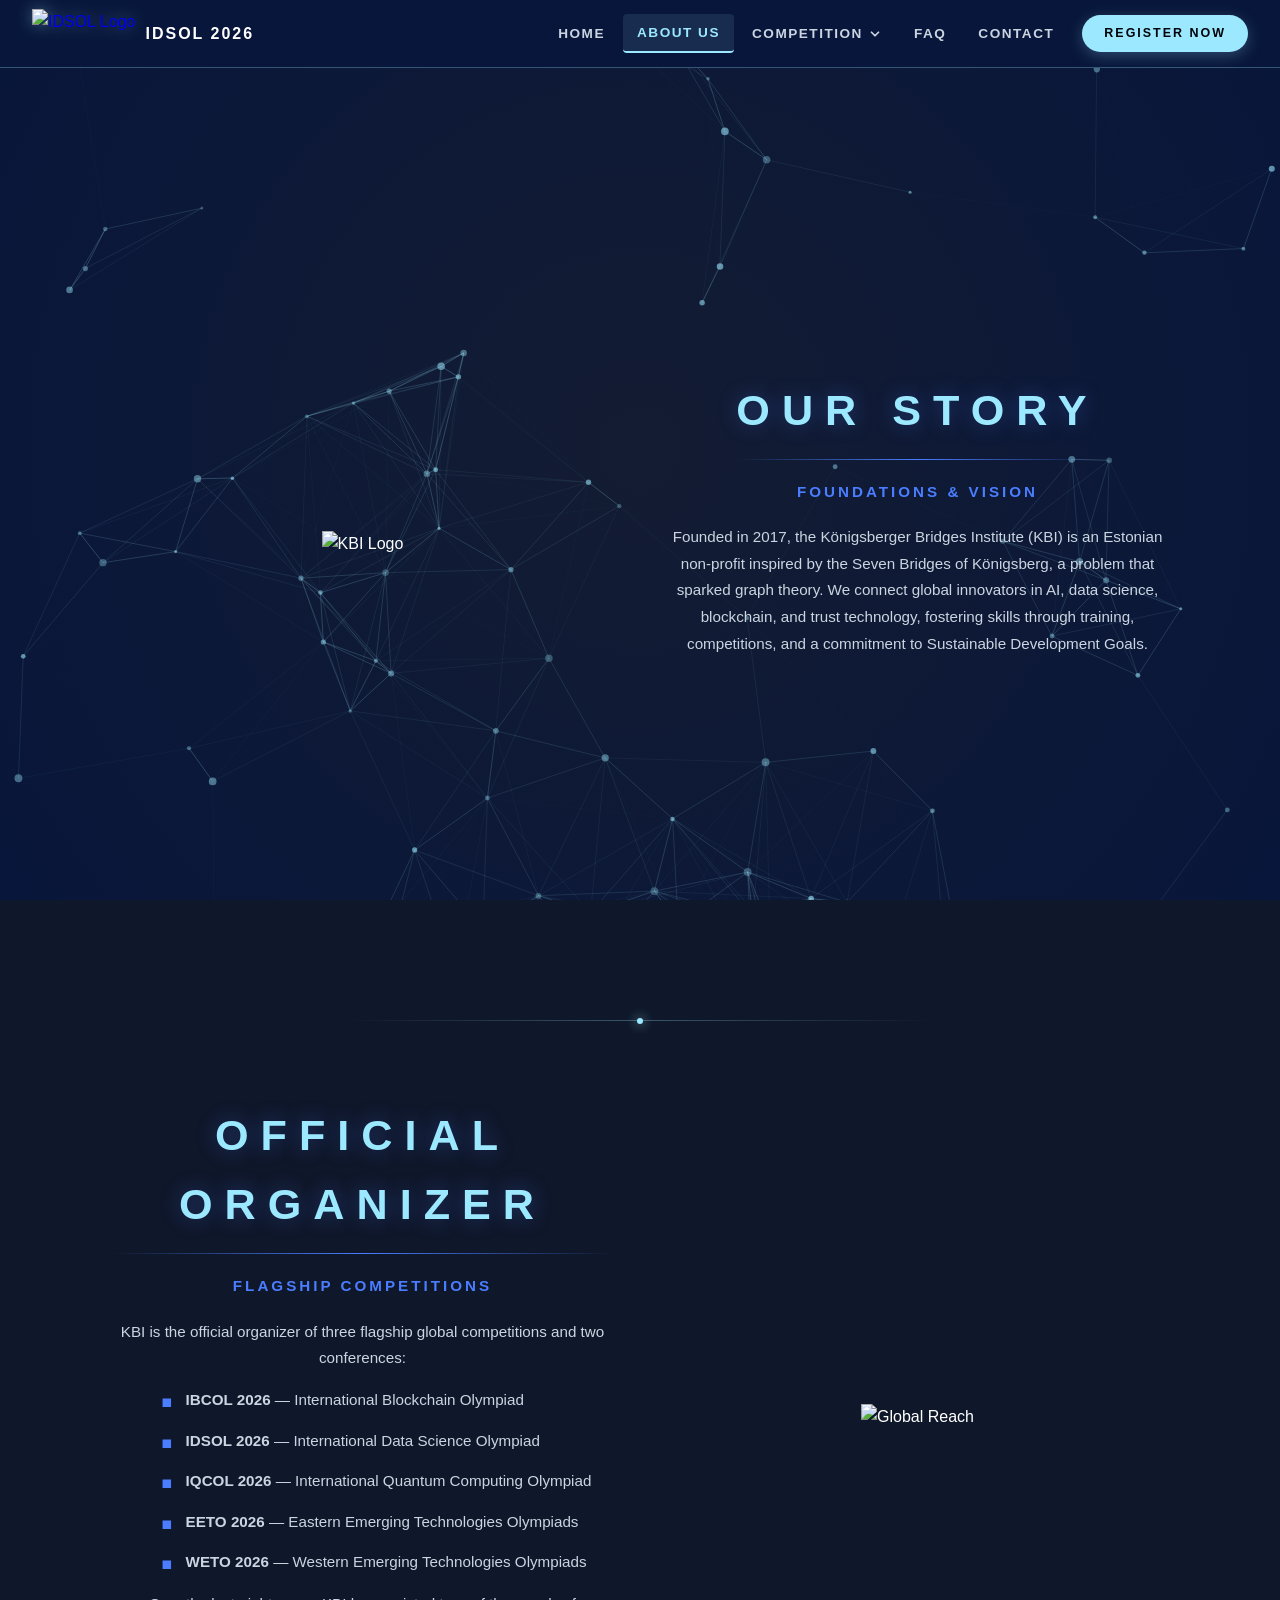
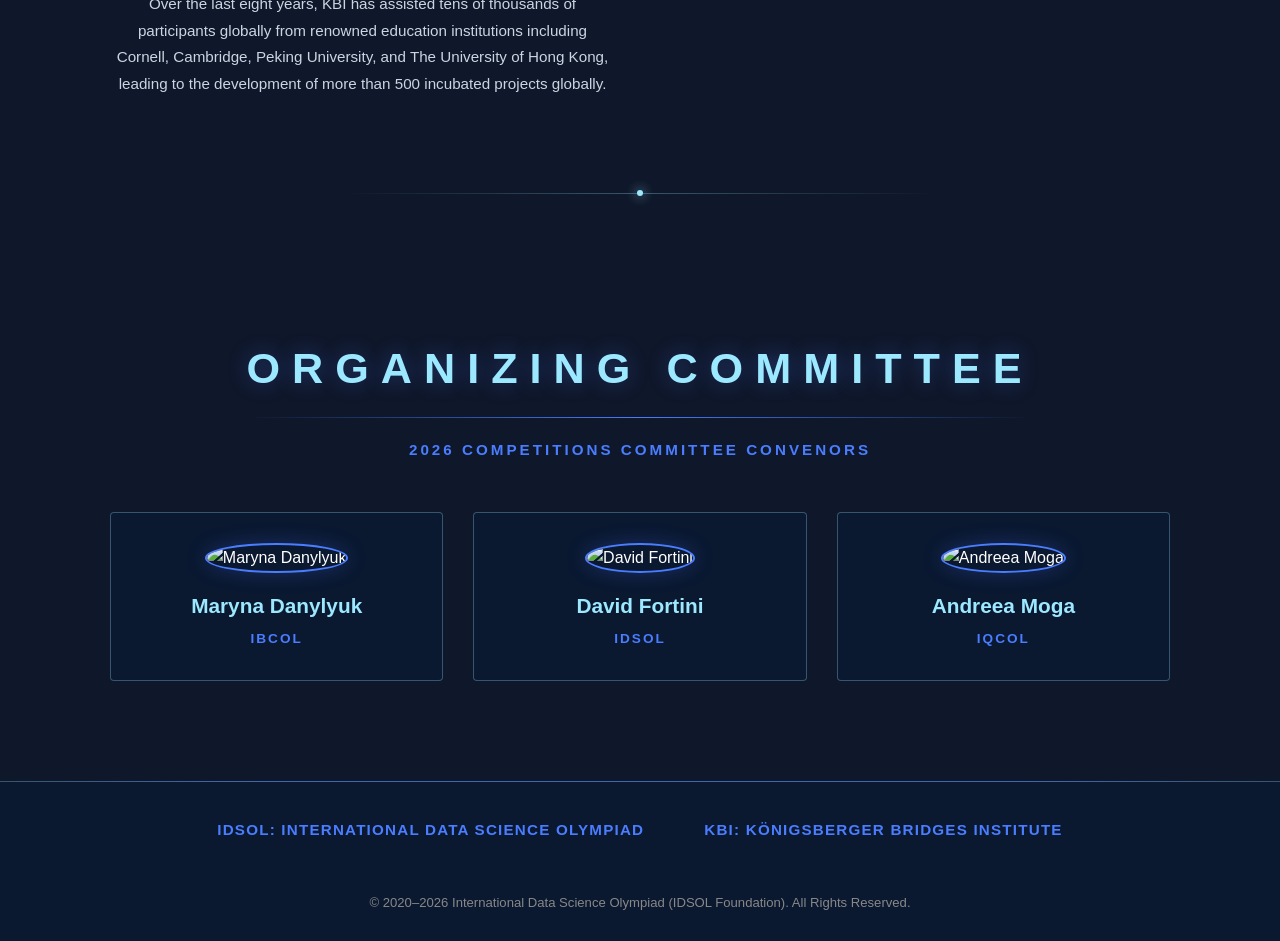
==== about.html @ 18864723 "Add files via upload" ====
<!DOCTYPE html>
<html lang="en">
<head>
    <meta charset="UTF-8">
    <meta name="viewport" content="width=device-width, initial-scale=1.0">
    <title>About Us | IDSOL 2026</title>
    <script src="https://unpkg.com/lucide@0.469.0/dist/umd/lucide.min.js"></script>
    <link rel="stylesheet" href="css/shared.css">
    <style>
        h2 {
            font-size: clamp(2.2rem, 7vw, 2.7rem);
            text-transform: uppercase;
            letter-spacing: clamp(6px, 2vw, 12px);
            color: var(--node-bright);
            margin: 0 0 20px;
            font-weight: 900;
            text-shadow: 0 0 20px rgba(74, 125, 255, 0.35);
            background: linear-gradient(90deg, transparent, var(--node-blue), transparent);
            background-size: 100% 1px;
            background-repeat: no-repeat;
            background-position: bottom;
            padding-bottom: 15px;
            display: inline-block;
        }
        .section-subheading {
            font-size: 0.95rem;
            color: var(--node-blue);
            text-transform: uppercase;
            letter-spacing: 3px;
            margin: 0 0 20px;
            font-weight: 700;
        }
        .flex-half .section-subheading { text-align: left; }
        .flex-half--headings-center { text-align: center; }
        .flex-half--headings-center .section-subheading { text-align: center; }
        .flex-half--headings-center .sub-text { text-align: center; }
        .flex-half--headings-center .org-list {
            list-style: none;
            width: fit-content;
            max-width: 100%;
            margin: 0 auto;
            padding-left: clamp(28px, 12%, 20px);
            text-align: left;
        }
        .flex-half--headings-center .org-list li,
        .flex-half--headings-center .org-list .sub-text { text-align: left; }
        section[style*="text-align:center"] .section-subheading { text-align: center; }
        .sub-text { font-size: 0.95rem; color: #CBD5E1; line-height: 1.75; }
        .flex-grid { display: flex; gap: 50px; align-items: center; flex-wrap: wrap; margin-bottom: 70px; }
        .container > section.flex-grid:first-of-type {
            min-height: calc(100vh - var(--nav-height));
            min-height: calc(100dvh - var(--nav-height));
            align-items: center;
            margin-bottom: 70px;
        }
        .flex-half { flex: 1; min-width: 320px; }
        .side-logo { width: 100%; max-width: 480px; height: auto; }
        .org-list { list-style: none; padding: 0; }
        .org-list li { margin-bottom: 14px; position: relative; padding-left: 24px; color: #CBD5E1; }
        .org-list li::before { content: "■"; position: absolute; left: 0; color: var(--node-blue); font-size: 1.1rem; }
        .committee-grid {
            display: grid;
            grid-template-columns: repeat(auto-fit, minmax(260px, 1fr));
            gap: 30px;
            margin-top: 50px;
        }
        .member-card {
            background: var(--glass-frost); border: 1px solid var(--border-bright);
            padding: 30px 20px; text-align: center; border-radius: 4px;
            backdrop-filter: blur(15px); -webkit-backdrop-filter: blur(15px);
            opacity: 0; transform: scale(0.92);
            transition: all 0.5s ease-out;
        }
        .member-card.revealed { opacity: 1; transform: scale(1); }
        .member-card img {
            width: 120px; height: 120px; border-radius: 50%;
            border: 2px solid var(--node-blue); margin-bottom: 16px;
            object-fit: cover; box-shadow: 0 0 20px rgba(74, 125, 255, 0.25);
        }
        .member-name { color: var(--node-bright); font-size: 1.3rem; font-weight: 800; margin-bottom: 6px; }
        .member-role { color: var(--node-blue); text-transform: uppercase; font-size: 0.85rem; letter-spacing: 2px; font-weight: 700; }
        @media (max-width: 850px) {
            .flex-grid { flex-direction: column; text-align: center; gap: 40px; }
            .container > section.flex-grid:first-of-type {
                flex-direction: column-reverse;
            }
            .container > section.flex-grid:first-of-type .section-subheading {
                text-align: center;
            }
            .organizer-grid {
                flex-direction: column !important;
            }
            .side-logo { max-width: 320px; }
            .committee-grid { grid-template-columns: 1fr; }
            h2 { font-size: 2.1rem; letter-spacing: 8px; }
            .section-subheading { letter-spacing: 2px; }
            .flex-half { min-width: 0; }
        }
        @media (max-width: 480px) {
            .side-logo { max-width: 240px; }
            .flex-grid { gap: 28px; margin-bottom: 50px; }
            h2 { font-size: 1.6rem; letter-spacing: 4px; padding-bottom: 10px; }
            .section-subheading { font-size: 0.82rem; letter-spacing: 1.5px; }
            .sub-text { font-size: 0.9rem; line-height: 1.65; }
            .member-card { padding: 24px 16px; }
            .member-card img { width: 100px; height: 100px; }
            .container > section.flex-grid:first-of-type { min-height: 0; }
        }
    </style>
</head>
<body>
<canvas id="bg-canvas"></canvas>
<div class="page-content">
<div class="container">

    <section class="flex-grid reveal">
        <div class="flex-half" style="text-align:center; margin-bottom: -40px;">
            <img src="https://cdn.kb.institute/KBI-logo-light.png" class="side-logo" alt="KBI Logo" style="max-width: 400px; margin-bottom: -20px;">
        </div>
        <div class="flex-half flex-half--headings-center">
            <h2>Our Story</h2>
            <p class="section-subheading">Foundations &amp; Vision</p>
            <p class="sub-text">
                Founded in 2017, the Königsberger Bridges Institute (KBI) is an Estonian non-profit inspired by the Seven Bridges of Königsberg, a problem that sparked graph theory. We connect global innovators in AI, data science, blockchain, and trust technology, fostering skills through training, competitions, and a commitment to Sustainable Development Goals.
            </p>
        </div>
    </section>

    <div class="divider reveal"></div>

    <section class="flex-grid organizer-grid reveal">
        <div class="flex-half flex-half--headings-center">
            <h2>Official Organizer</h2>
            <p class="section-subheading">Flagship Competitions</p>
            <p class="sub-text">KBI is the official organizer of three flagship global competitions and two conferences:</p>
            <ul class="org-list">
                <li class="sub-text"><strong>IBCOL 2026</strong> — International Blockchain Olympiad</li>
                <li class="sub-text"><strong>IDSOL 2026</strong> — International Data Science Olympiad</li>
                <li class="sub-text"><strong>IQCOL 2026</strong> — International Quantum Computing Olympiad</li>
                <li class="sub-text"><strong>EETO 2026</strong> — Eastern Emerging Technologies Olympiads</li>
                <li class="sub-text"><strong>WETO 2026</strong> — Western Emerging Technologies Olympiads</li>
            </ul>
            <p class="sub-text">
                Over the last eight years, KBI has assisted tens of thousands of participants globally from renowned education institutions including Cornell, Cambridge, Peking University, and The University of Hong Kong, leading to the development of more than 500 incubated projects globally.
            </p>
        </div>
        <div class="flex-half" style="text-align:center; margin-top: 20px;">
            <img src="https://cdn.kb.institute/eto-2026/general/others/country-wall.jpg" class="side-logo" alt="Global Reach">
        </div>
    </section>

    <div class="divider reveal"></div>

    <section style="text-align:center; padding-top:60px;" class="reveal">
        <h2>Organizing Committee</h2>
        <p class="section-subheading">2026 Competitions Committee Convenors</p>
        <div class="committee-grid">
            <div class="member-card">
                <img src="https://cdn.kb.institute/eto-2026/general/personnel/kbi-profile-marina-danylyuk.jpg" alt="Maryna Danylyuk">
                <div class="member-name">Maryna Danylyuk</div>
                <div class="member-role">IBCOL</div>
            </div>
            <div class="member-card">
                <img src="https://cdn.kb.institute/eto-2026/general/personnel/kbi-profile-david-fortini.jpg" alt="David Fortini">
                <div class="member-name">David Fortini</div>
                <div class="member-role">IDSOL</div>
            </div>
            <div class="member-card">
                <img src="https://cdn.kb.institute/eto-2026/general/personnel/kbi-profile-andreea-moga.jpg" alt="Andreea Moga">
                <div class="member-name">Andreea Moga</div>
                <div class="member-role">IQCOL</div>
            </div>
        </div>
    </section>

</div>
</div>

<script>
const revealObserver = new IntersectionObserver((entries) => {
    entries.forEach(entry => {
        if (entry.isIntersecting) {
            entry.target.classList.add('revealed');
            if (entry.target.querySelector('.committee-grid')) {
                entry.target.querySelectorAll('.member-card').forEach((card, i) => {
                    setTimeout(() => card.classList.add('revealed'), i * 200 + 100);
                });
            }
        }
    });
}, { threshold: 0.15 });
document.querySelectorAll('.reveal').forEach(el => revealObserver.observe(el));
</script>
<script src="js/nav.js"></script>
<script src="js/shared.js"></script>
</body>
</html>
---- css/shared.css ----
/* ================================================================
   IDSOL 2026 — Shared Stylesheet
   Covers: CSS variables, nav, footer, background canvas, utilities
   ================================================================ */

:root {
    --bg-darker: #01030a;
    --node-bright: #9ce9ff;
    --node-blue: #4a7dff;
    --footer-grey: #888;
    --glass-frost: rgba(10, 25, 50, 0.82);
    --glass-deep: rgba(10, 25, 50, 0.82);
    --border-bright: rgba(156, 233, 255, 0.3);
    --border-muted: rgba(156, 233, 255, 0.15);
    --font-main: 'Segoe UI', Roboto, sans-serif;
    --font-mono: 'Courier New', Courier, monospace;
    --header-blue: #4a7dff;
    --nav-height: 68px;
}

* { box-sizing: border-box; }

body {
    margin: 0;
    background-color: #0f172a;
    font-family: var(--font-main);
    color: white;
    line-height: 1.6;
    overflow-x: hidden;
    min-height: 100vh;
}

/* ── Background Canvas ── */
#bg-canvas {
    position: fixed;
    top: 0; left: 0;
    width: 100%; height: 100%;
    z-index: -1;
    pointer-events: none;
    background: radial-gradient(circle at 50% 50%, #131c32 0%, #08163b 100%);
    opacity: 0;
    transition: opacity 1.5s ease-in;
}
#bg-canvas.active { opacity: 1; }

/* ================================================================
   NAV
   ================================================================ */
nav#main-nav {
    position: fixed;
    top: 0;
    left: 0;
    right: 0;
    z-index: 1000;
    height: var(--nav-height);
    background: #08163b;
    backdrop-filter: blur(18px);
    -webkit-backdrop-filter: blur(18px);
    border-bottom: 1px solid var(--border-bright);
    display: flex;
    align-items: center;
    padding: 0 32px;
    gap: 0;
}

.nav-logo {
    display: flex;
    align-items: center;
    gap: 10px;
    text-decoration: none;
    flex-shrink: 0;
    margin-right: 30px;
}
.nav-logo img {
    height: 50px;
    width: auto;
    filter: drop-shadow(0 0 8px rgba(156, 233, 255, 0.4));
}
.nav-logo-text {
    font-size: 1.0rem;
    font-weight: 800;
    letter-spacing: 2px;
    text-transform: uppercase;
    color: #fff;
    white-space: nowrap;
}

.nav-links {
    display: flex;
    align-items: center;
    justify-content: flex-end;
    gap: 4px;
    list-style: none;
    margin: 0;
    padding: 0;
    margin-left: auto;
    flex: 0 1 auto;
}

.nav-links > li {
    position: relative;
}

.nav-links > li > a,
.nav-links > li > .nav-parent {
    display: flex;
    align-items: center;
    gap: 5px;
    padding: 8px 14px;
    text-decoration: none;
    color: #CBD5E1;
    font-size: 0.85rem;
    font-weight: 700;
    text-transform: uppercase;
    letter-spacing: 1.5px;
    border-radius: 4px;
    transition: all 0.25s ease;
    cursor: pointer;
    white-space: nowrap;
    background: none;
    border: none;
    font-family: var(--font-main);
}

.nav-links > li > a:hover,
.nav-links > li > .nav-parent:hover,
.nav-links > li > a.active,
.nav-links > li.active > .nav-parent {
    color: #fff;
    background: rgba(156, 233, 255, 0.1);
}

.nav-links > li > a.active {
    color: var(--node-bright);
    border-bottom: 2px solid var(--node-bright);
}

.nav-chevron {
    width: 14px;
    height: 14px;
    transition: transform 0.25s ease;
    flex-shrink: 0;
}

.nav-links > li.open > .nav-parent .nav-chevron {
    transform: rotate(180deg);
}

.nav-dropdown {
    display: none;
    position: absolute;
    top: calc(100% + 6px);
    left: 0;
    min-width: 200px;
    background: rgba(6, 14, 40, 0.97);
    border: 1px solid var(--border-bright);
    border-radius: 6px;
    padding: 8px 0;
    box-shadow: 0 12px 40px rgba(0,0,0,0.5);
    backdrop-filter: blur(20px);
    list-style: none;
    margin: 0;
    z-index: 100;
}

.nav-links > li.open > .nav-dropdown {
    display: block;
}

.nav-dropdown li a {
    display: block;
    padding: 10px 18px;
    font-size: 0.8rem;
    font-weight: 600;
    color: #CBD5E1;
    text-decoration: none;
    text-transform: uppercase;
    letter-spacing: 1.2px;
    transition: all 0.2s ease;
}

.nav-dropdown li a:hover,
.nav-dropdown li a.active {
    color: #fff;
    background: rgba(156, 233, 255, 0.1);
    padding-left: 24px;
}

.nav-register {
    margin-left: 14px;
}

.nav-register a {
    display: inline-flex;
    align-items: center;
    padding: 9px 22px;
    background: var(--node-bright);
    color: var(--bg-darker) !important;
    border-radius: 50px;
    font-size: 0.78rem;
    font-weight: 800;
    text-transform: uppercase;
    letter-spacing: 2px;
    text-decoration: none;
    transition: all 0.3s ease;
    white-space: nowrap;
    box-shadow: 0 4px 15px rgba(156, 233, 255, 0.25);
}

.nav-register a:hover {
    background: #fff;
    box-shadow: 0 6px 20px rgba(156, 233, 255, 0.4);
    transform: translateY(-2px);
}

.nav-hamburger {
    display: none;
    flex-direction: column;
    gap: 5px;
    cursor: pointer;
    padding: 6px;
    margin-left: auto;
    background: none;
    border: none;
}
.nav-hamburger span {
    display: block;
    width: 24px;
    height: 2px;
    background: #fff;
    border-radius: 2px;
    transition: all 0.3s ease;
}
.nav-hamburger.open span:nth-child(1) { transform: translateY(7px) rotate(45deg); }
.nav-hamburger.open span:nth-child(2) { opacity: 0; }
.nav-hamburger.open span:nth-child(3) { transform: translateY(-7px) rotate(-45deg); }

.nav-mobile-drawer {
    display: none;
    position: fixed;
    top: var(--nav-height);
    left: 0;
    right: 0;
    background: rgba(6, 14, 40, 0.98);
    border-bottom: 1px solid var(--border-bright);
    z-index: 999;
    padding: 16px 20px 24px;
    backdrop-filter: blur(20px);
    max-height: calc(100vh - var(--nav-height));
    overflow-y: auto;
}

.nav-mobile-drawer.open { display: block; }

.nav-mobile-drawer ul {
    list-style: none;
    margin: 0;
    padding: 0;
}

.nav-mobile-drawer > ul > li {
    border-bottom: 1px solid rgba(156, 233, 255, 0.12);
}

.nav-mobile-drawer > ul > li > a,
.nav-mobile-drawer > ul > li > .nav-mobile-parent {
    display: flex;
    align-items: center;
    justify-content: space-between;
    padding: 14px 4px;
    color: #fff;
    font-size: 0.9rem;
    font-weight: 700;
    text-transform: uppercase;
    letter-spacing: 2px;
    text-decoration: none;
    cursor: pointer;
    background: none;
    border: none;
    width: 100%;
    text-align: left;
    font-family: var(--font-main);
}

.nav-mobile-sub {
    display: none;
    padding-bottom: 10px;
}

.nav-mobile-sub.open { display: block; }

.nav-mobile-sub a {
    display: block;
    padding: 10px 16px;
    color: #CBD5E1;
    font-size: 0.82rem;
    text-decoration: none;
    text-transform: uppercase;
    letter-spacing: 1.5px;
    transition: all 0.2s ease;
}

.nav-mobile-sub a:hover { color: var(--node-bright); }

.nav-mobile-register {
    margin-top: 18px;
}

.nav-mobile-register a {
    display: block;
    text-align: center;
    padding: 14px;
    background: var(--node-bright);
    color: var(--bg-darker);
    font-weight: 800;
    text-transform: uppercase;
    letter-spacing: 2px;
    border-radius: 50px;
    text-decoration: none;
    font-size: 0.85rem;
}

/* ================================================================
   FOOTER
   ================================================================ */
.site-footer {
    position: relative;
    z-index: 100;
    width: 100%;
    margin-top: auto;
    isolation: isolate;
}

.site-footer__backdrop {
    position: absolute;
    top: 0;
    bottom: 0;
    left: 50%;
    transform: translateX(-50%);
    width: 100vw;
    background-color: var(--glass-frost);
    backdrop-filter: blur(10px);
    -webkit-backdrop-filter: blur(10px);
    border-top: 1px solid var(--border-bright);
    z-index: -1;
}

.site-footer .footer-inner {
    position: relative;
    z-index: 1;
}

.footer-line {
    height: 1px;
    background: linear-gradient(to right, transparent, var(--node-blue) 20%, var(--node-blue) 80%, transparent);
    opacity: 0.45;
}

.footer-inner {
    max-width: 1100px;
    margin: 0 auto;
    padding: 36px 20px 28px;
    text-align: center;
}

.footer-columns {
    display: flex;
    flex-wrap: wrap;
    justify-content: center;
    gap: 60px;
    margin-bottom: 36px;
}

.footer-col h4 {
    color: var(--node-blue);
    font-size: 0.95rem;
    margin: 0 0 14px;
    letter-spacing: 1.2px;
    text-transform: uppercase;
    font-weight: 700;
    transition: color 0.3s;
}

.footer-col h4:hover { color: var(--node-bright); }

.footer-icons {
    display: flex;
    justify-content: center;
    gap: 28px;
}

.footer-icons a {
    color: #749cff;
    transition: all 0.3s ease;
    text-decoration: none;
}

.footer-icons a:hover {
    color: var(--node-bright);
    filter: drop-shadow(0 0 8px rgba(156,233,255,0.5));
    transform: scale(1.12);
}

.footer-copyright {
    color: var(--footer-grey);
    font-size: 0.82rem;
    margin: 0;
}

/* ================================================================
   COMMON UTILITIES
   ================================================================ */

/* Reveal animations */
.reveal {
    opacity: 0;
    transform: translateY(30px);
    transition: all 0.8s cubic-bezier(0.2, 1, 0.3, 1);
}
.reveal.revealed {
    opacity: 1;
    transform: translateY(0);
}

/* Divider */
.divider {
    height: 1px;
    width: 100%;
    max-width: 600px;
    margin: 80px auto;
    background: linear-gradient(90deg, transparent, var(--border-bright), transparent);
    position: relative;
}
.divider::after {
    content: '';
    position: absolute;
    top: 50%; left: 50%;
    transform: translate(-50%, -50%);
    width: 6px; height: 6px;
    background: var(--node-bright);
    border-radius: 50%;
    box-shadow: 0 0 12px var(--node-bright);
}

/* Section header */
.section-header { text-align: center; margin: 80px 0 50px; }
.section-header h1,
.section-header h2 {
    font-size: clamp(1.8rem, 6vw, 2.7rem);
    text-transform: uppercase;
    letter-spacing: clamp(4px, 2vw, 10px);
    color: var(--node-bright);
    margin: 0;
    display: inline-block;
    background: linear-gradient(90deg, transparent, var(--node-blue), transparent);
    background-size: 100% 1px;
    background-repeat: no-repeat;
    background-position: bottom;
    padding-bottom: 15px;
}
.section-header p {
    font-size: 0.8rem;
    color: var(--node-blue);
    text-transform: uppercase;
    letter-spacing: 3px;
    margin-top: 10px;
    font-weight: 700;
}

/* Buttons */
.btn {
    display: inline-block;
    padding: 16px 38px;
    border-radius: 50px;
    text-decoration: none;
    text-transform: uppercase;
    letter-spacing: 3px;
    font-weight: 800;
    font-size: 0.88rem;
    transition: all 0.3s ease;
    text-align: center;
}
.btn-primary {
    background: var(--node-bright);
    color: var(--bg-darker);
    border: 1px solid var(--node-bright);
    box-shadow: 0 10px 30px rgba(156, 233, 255, 0.2);
}
.btn-primary:hover { transform: translateY(-3px); box-shadow: 0 15px 40px rgba(156, 233, 255, 0.4); background: white; }
.btn-outline {
    background: transparent;
    color: var(--node-bright);
    border: 1px solid var(--node-bright);
}
.btn-outline:hover { transform: translateY(-3px); box-shadow: 0 5px 20px rgba(156, 233, 255, 0.2); }

.sub-text { font-size: 0.92rem; color: #d1d1d1; line-height: 1.8; }

/* FAQ */
.faq-list {
    display: flex;
    flex-direction: column;
    gap: 12px;
    max-width: 800px;
    margin: 0 auto;
    width: 100%;
}
.faq-item {
    background: var(--glass-frost);
    border: 1px solid var(--border-bright);
    border-radius: 8px;
    overflow: hidden;
    backdrop-filter: blur(12px);
    -webkit-backdrop-filter: blur(12px);
    transition: border-color 0.3s ease, box-shadow 0.3s ease;
}
.faq-item:hover { border-color: rgba(156, 233, 255, 0.5); }
.faq-item.active {
    border-color: var(--node-blue);
    box-shadow: 0 8px 30px rgba(0, 0, 0, 0.35);
}
.faq-trigger {
    width: 100%;
    display: flex;
    align-items: center;
    justify-content: space-between;
    gap: 16px;
    padding: 22px 24px;
    background: transparent;
    border: none;
    color: var(--node-bright);
    font-family: var(--font-main);
    font-size: 1rem;
    font-weight: 700;
    text-align: left;
    cursor: pointer;
    line-height: 1.4;
}
.faq-trigger:hover { color: #fff; }
.faq-chevron {
    flex-shrink: 0;
    color: var(--node-blue);
    transition: transform 0.35s ease;
}
.faq-item.active .faq-chevron { transform: rotate(180deg); }
.faq-answer {
    max-height: 0;
    overflow: hidden;
    padding: 0 24px;
    color: #CBD5E1;
    font-size: 0.95rem;
    line-height: 1.65;
    transition: max-height 0.45s cubic-bezier(0.2, 1, 0.3, 1), padding 0.45s ease;
}
.faq-item.active .faq-answer {
    max-height: 400px;
    padding: 0 24px 22px;
}
.faq-answer a {
    color: var(--node-blue);
    text-decoration: underline;
    text-underline-offset: 3px;
}
.faq-answer a:hover { color: var(--node-bright); }

/* Page body offset for fixed nav */
.page-content {
    padding-top: var(--nav-height);
}

/* Container */
.container {
    max-width: 1100px;
    margin: 0 auto;
    padding: 40px 20px 100px;
    position: relative;
    z-index: 1;
    box-sizing: border-box;
}

/* ================================================================
   RESPONSIVE NAV
   ================================================================ */
@media (max-width: 900px) {
    .nav-links, .nav-register { display: none; }
    .nav-hamburger { display: flex; }
}

@media (max-width: 600px) {
    .container { padding: 30px 15px 80px; }
    .section-header { margin: 60px 0 35px; }
}
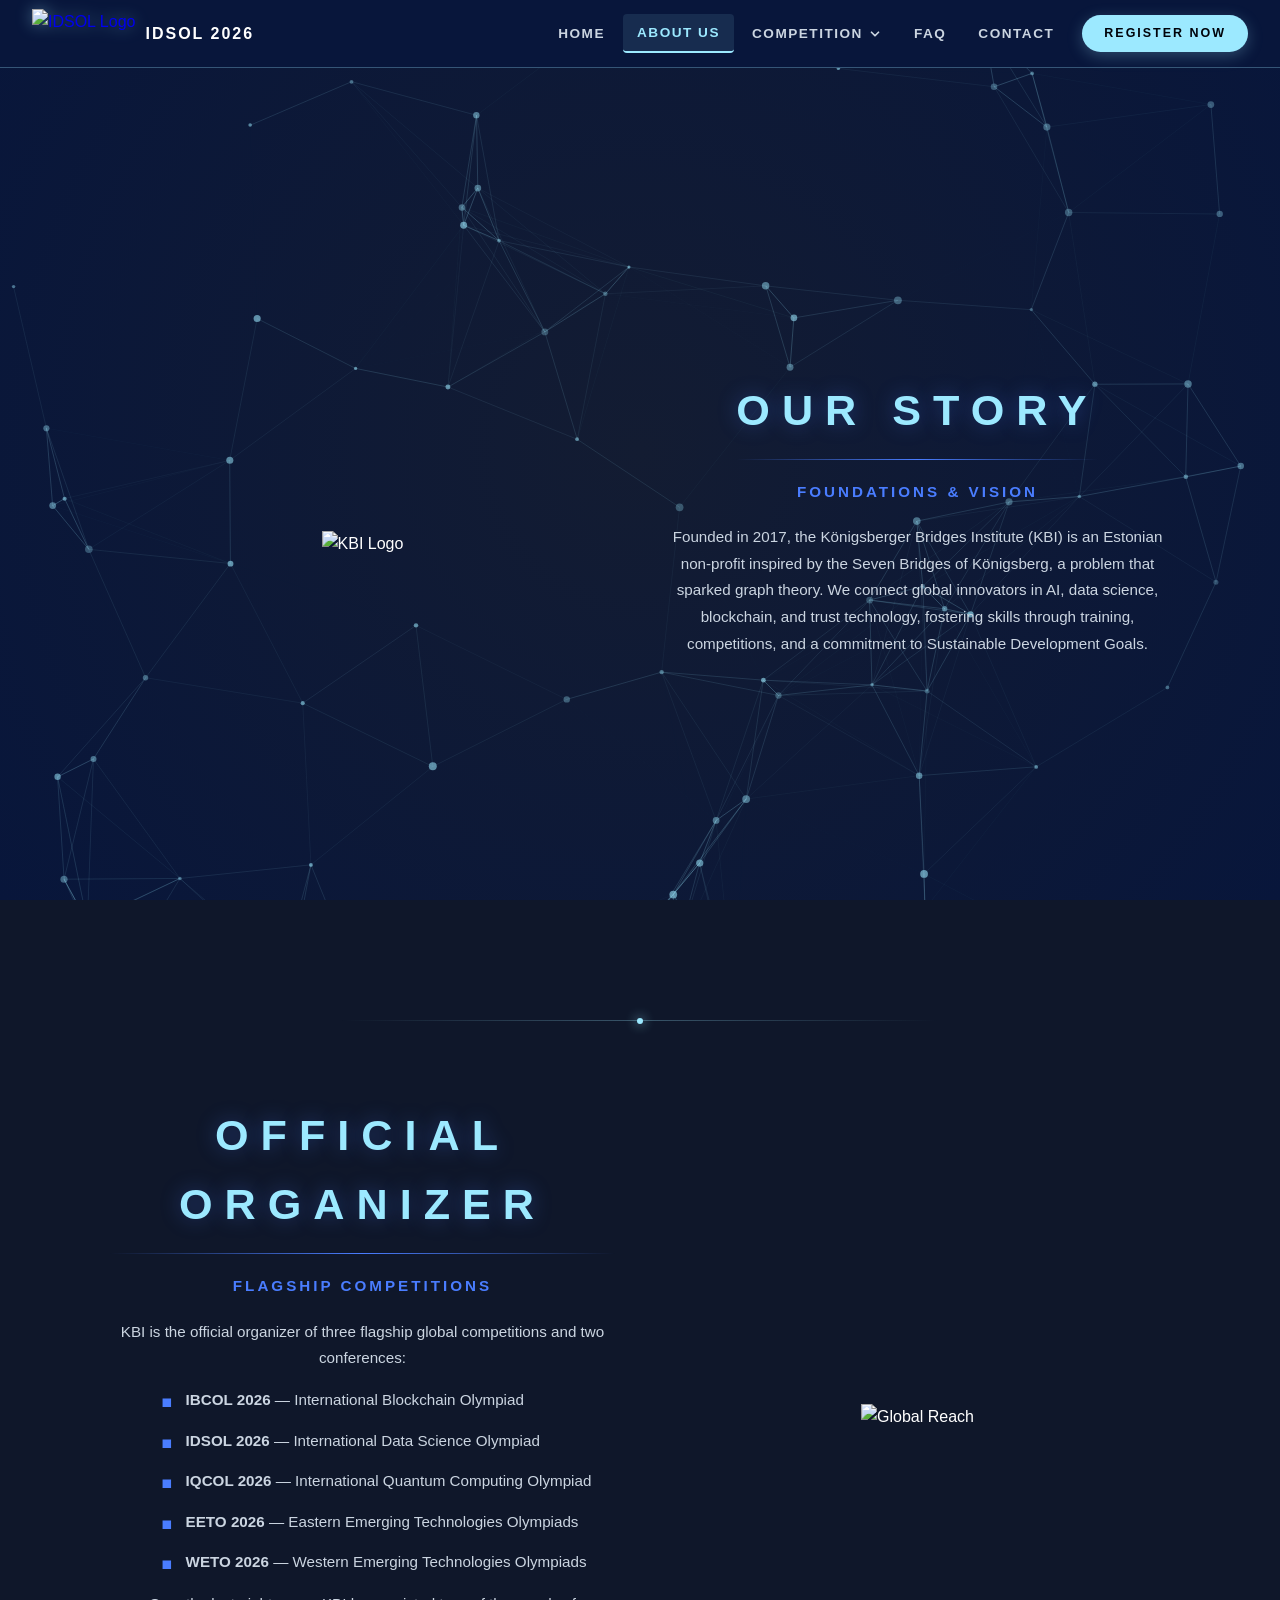
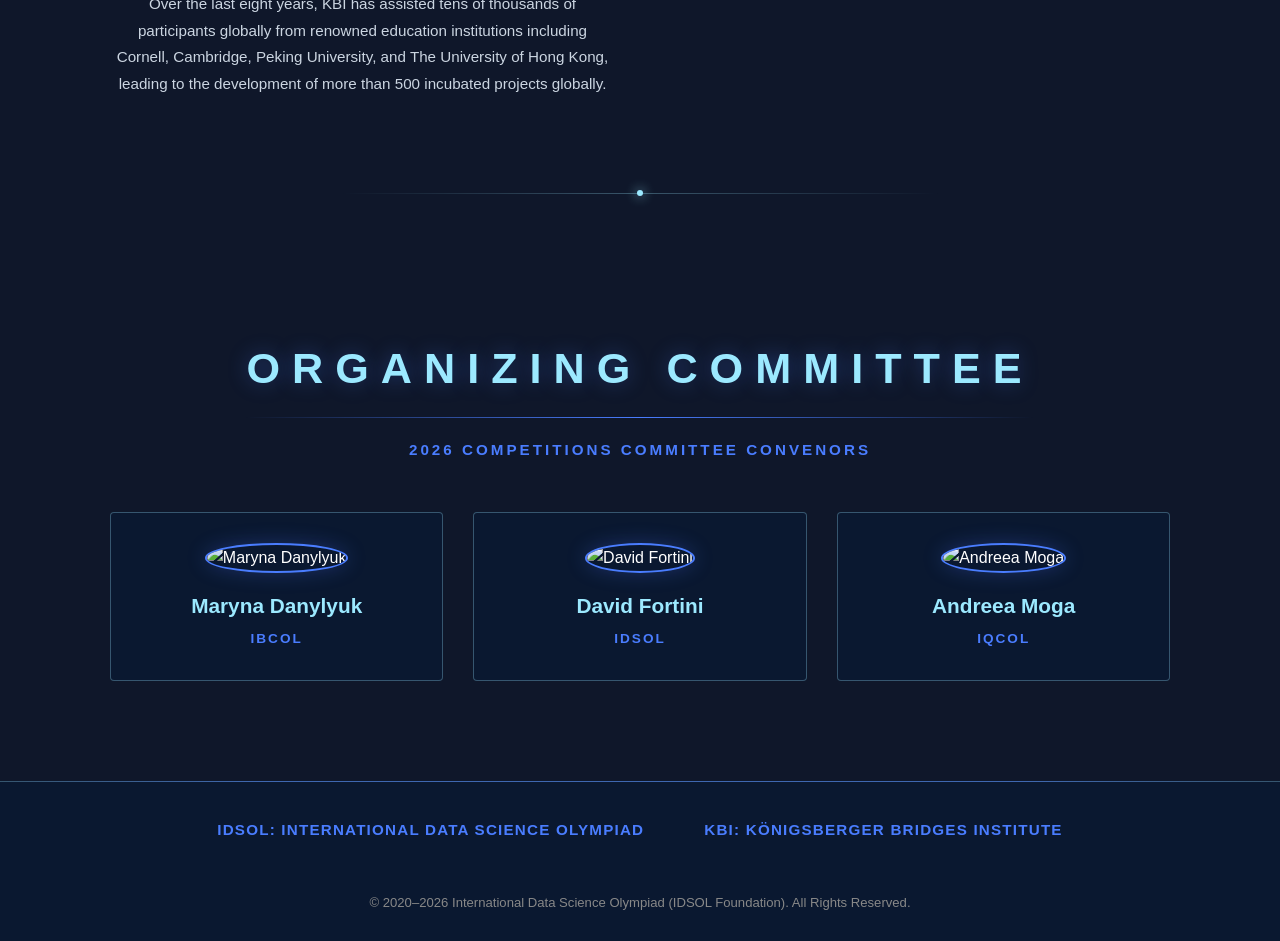
==== commit 571af851: "Update" ====
--- a/about.html
+++ b/about.html
@@ -3,6 +3,7 @@
 <head>
     <meta charset="UTF-8">
     <meta name="viewport" content="width=device-width, initial-scale=1.0">
+    <link rel="icon" type="image/png" href="https://cdn.kb.institute/eto-2026/IDSOL/Logo/Square_Dark_Background_2026_500.png">
     <title>About Us | IDSOL 2026</title>
     <script src="https://unpkg.com/lucide@0.469.0/dist/umd/lucide.min.js"></script>
     <link rel="stylesheet" href="css/shared.css">
